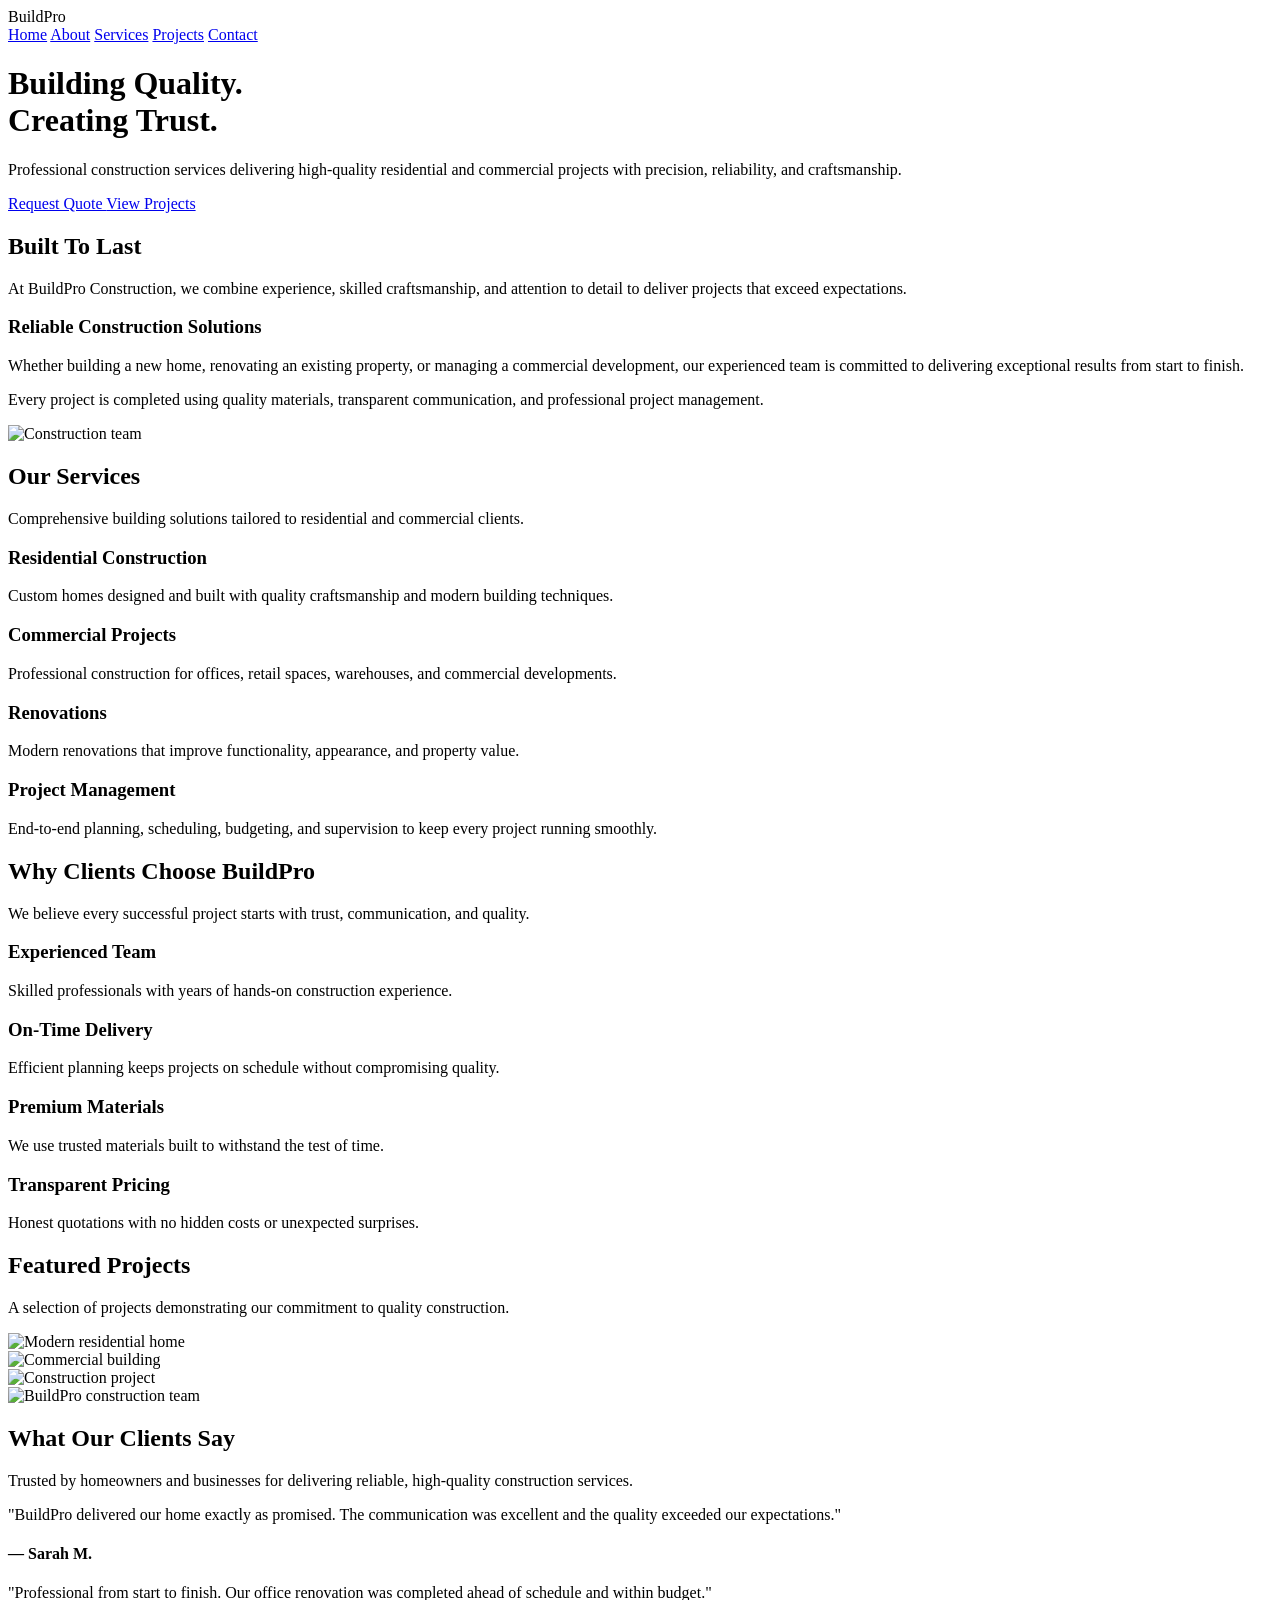
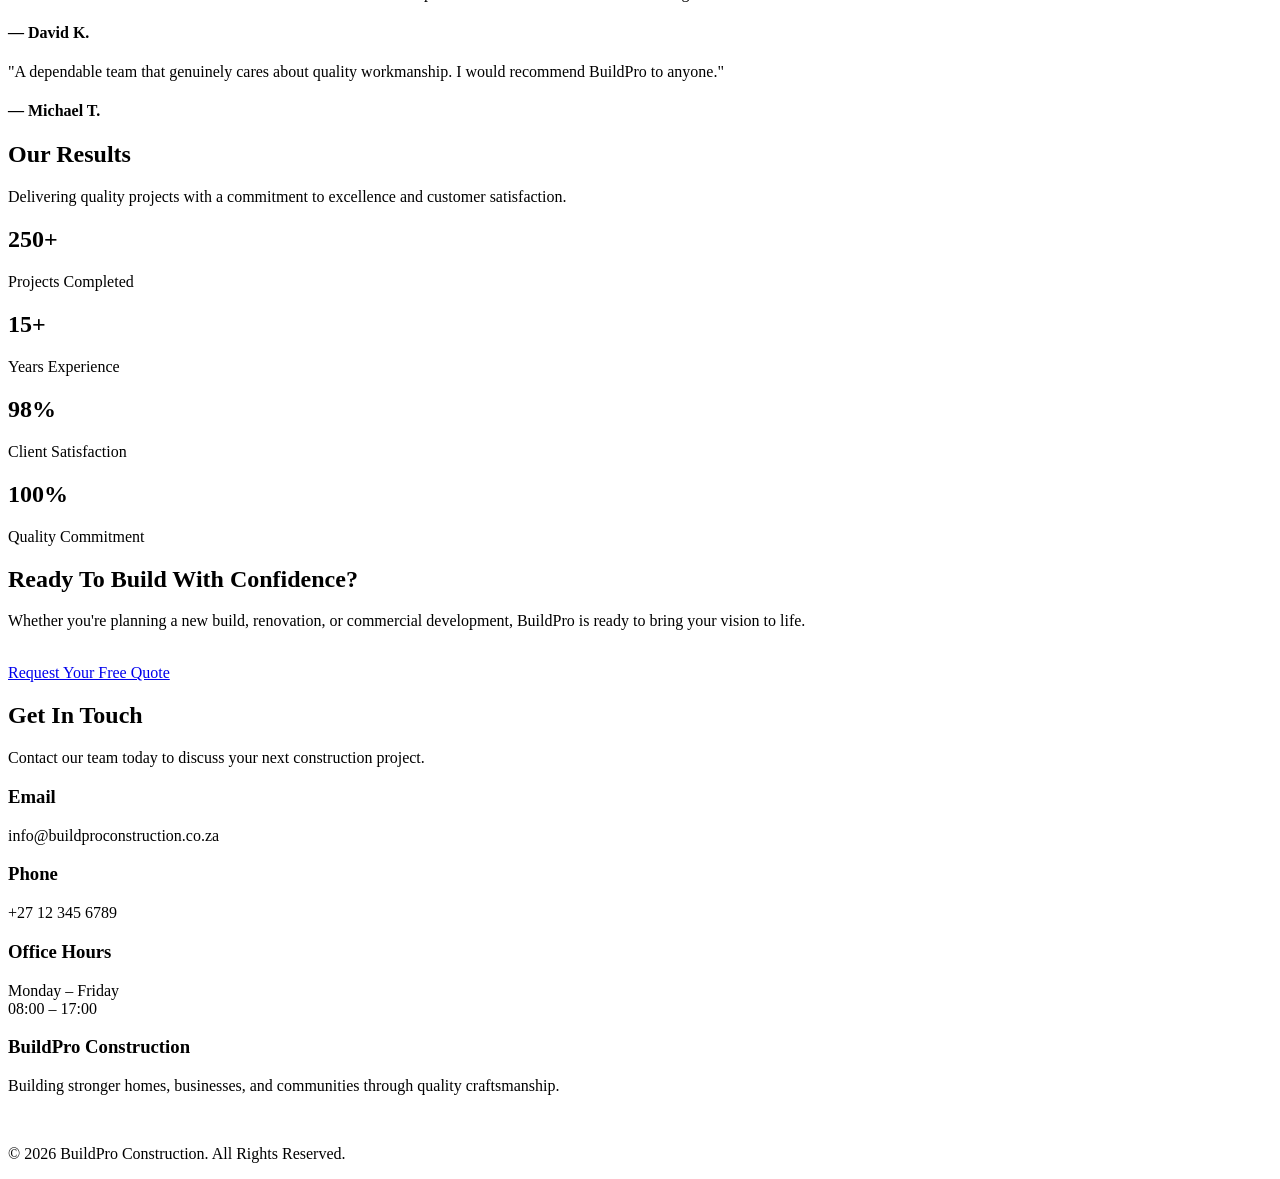
==== Demos/Build Pro/index.html @ 6e09a9d6 "Build Pro Demo" ====
<!DOCTYPE html>
<html lang="en">

<head>

    <!-- Charset -->
    <meta charset="UTF-8">

    <!-- Viewport -->
    <meta name="viewport" content="width=device-width, initial-scale=1.0">

    <!-- Title -->
    <title>BuildPro Construction | Trusted Construction & Renovation Experts</title>

    <!-- SEO -->
    <meta name="description"
        content="BuildPro Construction provides residential and commercial construction, renovations, project management, and quality building solutions.">

    <!-- CSS -->
    <link rel="stylesheet" href="style.css">

</head>

<body>

    <!-- NAVIGATION -->

    <nav>

        <div class="logo">
            BuildPro
        </div>

        <div class="nav-links">
            <a href="#home">Home</a>
            <a href="#about">About</a>
            <a href="#services">Services</a>
            <a href="#projects">Projects</a>
            <a href="#contact">Contact</a>
        </div>

    </nav>



    <!-- HERO -->

    <header class="hero" id="home">

        <div class="hero-overlay"></div>

        <div class="hero-content">

            <h1>Building Quality.<br>Creating Trust.</h1>

            <p>
                Professional construction services delivering
                high-quality residential and commercial projects
                with precision, reliability, and craftsmanship.
            </p>

            <div class="hero-buttons">

                <a href="#contact" class="btn">
                    Request Quote
                </a>

                <a href="#projects" class="btn secondary">
                    View Projects
                </a>

            </div>

        </div>

    </header>



    <!-- ABOUT -->

    <section class="section" id="about">

        <div class="section-header">

            <h2>Built To Last</h2>

            <p>
                At BuildPro Construction, we combine experience,
                skilled craftsmanship, and attention to detail to
                deliver projects that exceed expectations.
            </p>

        </div>



        <div class="about-grid">

            <div class="about-text">

                <h3>Reliable Construction Solutions</h3>

                <p>
                    Whether building a new home, renovating an
                    existing property, or managing a commercial
                    development, our experienced team is committed
                    to delivering exceptional results from start
                    to finish.
                </p>

                <p>
                    Every project is completed using quality
                    materials, transparent communication,
                    and professional project management.
                </p>

            </div>



            <div class="about-image">

                <img src="images/team.jpg"
                    alt="Construction team">

            </div>

        </div>

    </section>



    <!-- SERVICES -->

    <section class="section dark">

        <div class="section-header">

            <h2>Our Services</h2>

            <p>
                Comprehensive building solutions tailored
                to residential and commercial clients.
            </p>

        </div>



        <div class="services-grid">

            <div class="service-card">

                <h3>Residential Construction</h3>

                <p>
                    Custom homes designed and built with
                    quality craftsmanship and modern
                    building techniques.
                </p>

            </div>



            <div class="service-card">

                <h3>Commercial Projects</h3>

                <p>
                    Professional construction for offices,
                    retail spaces, warehouses, and
                    commercial developments.
                </p>

            </div>



            <div class="service-card">

                <h3>Renovations</h3>

                <p>
                    Modern renovations that improve
                    functionality, appearance,
                    and property value.
                </p>

            </div>



            <div class="service-card">

                <h3>Project Management</h3>

                <p>
                    End-to-end planning, scheduling,
                    budgeting, and supervision to keep
                    every project running smoothly.
                </p>

            </div>

        </div>

    </section>



    <!-- WHY CHOOSE US -->

    <section class="section">

        <div class="section-header">

            <h2>Why Clients Choose BuildPro</h2>

            <p>
                We believe every successful project starts
                with trust, communication, and quality.
            </p>

        </div>



        <div class="features-grid">

            <div class="feature-box">

                <h3>Experienced Team</h3>

                <p>
                    Skilled professionals with years of
                    hands-on construction experience.
                </p>

            </div>



            <div class="feature-box">

                <h3>On-Time Delivery</h3>

                <p>
                    Efficient planning keeps projects
                    on schedule without compromising quality.
                </p>

            </div>



            <div class="feature-box">

                <h3>Premium Materials</h3>

                <p>
                    We use trusted materials built to
                    withstand the test of time.
                </p>

            </div>



            <div class="feature-box">

                <h3>Transparent Pricing</h3>

                <p>
                    Honest quotations with no hidden costs
                    or unexpected surprises.
                </p>

            </div>

        </div>

    </section>



    <!-- PROJECTS -->

    <section class="section dark" id="projects">

        <div class="section-header">

            <h2>Featured Projects</h2>

            <p>
                A selection of projects demonstrating our
                commitment to quality construction.
            </p>

        </div>



        <div class="gallery">

            <div class="gallery-item">

                <img src="images/project1.jpg"
                    alt="Modern residential home">

            </div>

            <div class="gallery-item">

                <img src="images/project2.jpg"
                    alt="Commercial building">

            </div>

            <div class="gallery-item">

                <img src="images/project3.jpg"
                    alt="Construction project">

            </div>
                        <div class="gallery-item">

                <img src="images/team.jpg"
                    alt="BuildPro construction team">

            </div>

        </div>

    </section>



    <!-- TESTIMONIALS -->

    <section class="section">

        <div class="section-header">

            <h2>What Our Clients Say</h2>

            <p>
                Trusted by homeowners and businesses for delivering
                reliable, high-quality construction services.
            </p>

        </div>

        <div class="testimonial-grid">

            <div class="testimonial-card">

                <p>
                    "BuildPro delivered our home exactly as promised.
                    The communication was excellent and the quality
                    exceeded our expectations."
                </p>

                <h4>— Sarah M.</h4>

            </div>

            <div class="testimonial-card">

                <p>
                    "Professional from start to finish. Our office
                    renovation was completed ahead of schedule and
                    within budget."
                </p>

                <h4>— David K.</h4>

            </div>

            <div class="testimonial-card">

                <p>
                    "A dependable team that genuinely cares about
                    quality workmanship. I would recommend BuildPro
                    to anyone."
                </p>

                <h4>— Michael T.</h4>

            </div>

        </div>

    </section>



    <!-- STATS -->

    <section class="section dark">

        <div class="section-header">

            <h2>Our Results</h2>

            <p>
                Delivering quality projects with a commitment to
                excellence and customer satisfaction.
            </p>

        </div>

        <div class="stats-grid">

            <div class="stat-box">

                <h2>250+</h2>

                <p>Projects Completed</p>

            </div>

            <div class="stat-box">

                <h2>15+</h2>

                <p>Years Experience</p>

            </div>

            <div class="stat-box">

                <h2>98%</h2>

                <p>Client Satisfaction</p>

            </div>

            <div class="stat-box">

                <h2>100%</h2>

                <p>Quality Commitment</p>

            </div>

        </div>

    </section>



    <!-- CALL TO ACTION -->

    <section class="section">

        <div class="section-header">

            <h2>Ready To Build With Confidence?</h2>

            <p>
                Whether you're planning a new build, renovation,
                or commercial development, BuildPro is ready to
                bring your vision to life.
            </p>

            <br>

            <a href="#contact" class="btn">
                Request Your Free Quote
            </a>

        </div>

    </section>



    <!-- CONTACT -->

    <section class="section dark" id="contact">

        <div class="section-header">

            <h2>Get In Touch</h2>

            <p>
                Contact our team today to discuss your next
                construction project.
            </p>

        </div>

        <div class="contact-grid">

            <div class="contact-card">

                <h3>Email</h3>

                <p>info@buildproconstruction.co.za</p>

            </div>

            <div class="contact-card">

                <h3>Phone</h3>

                <p>+27 12 345 6789</p>

            </div>

            <div class="contact-card">

                <h3>Office Hours</h3>

                <p>Monday – Friday<br>08:00 – 17:00</p>

            </div>

        </div>

    </section>



    <!-- FOOTER -->

    <footer>

        <h3>BuildPro Construction</h3>

        <p>
            Building stronger homes, businesses, and communities
            through quality craftsmanship.
        </p>

        <br>

        <p>
            © 2026 BuildPro Construction. All Rights Reserved.
        </p>

    </footer>



    <script src="script.js"></script>

</body>

</html>
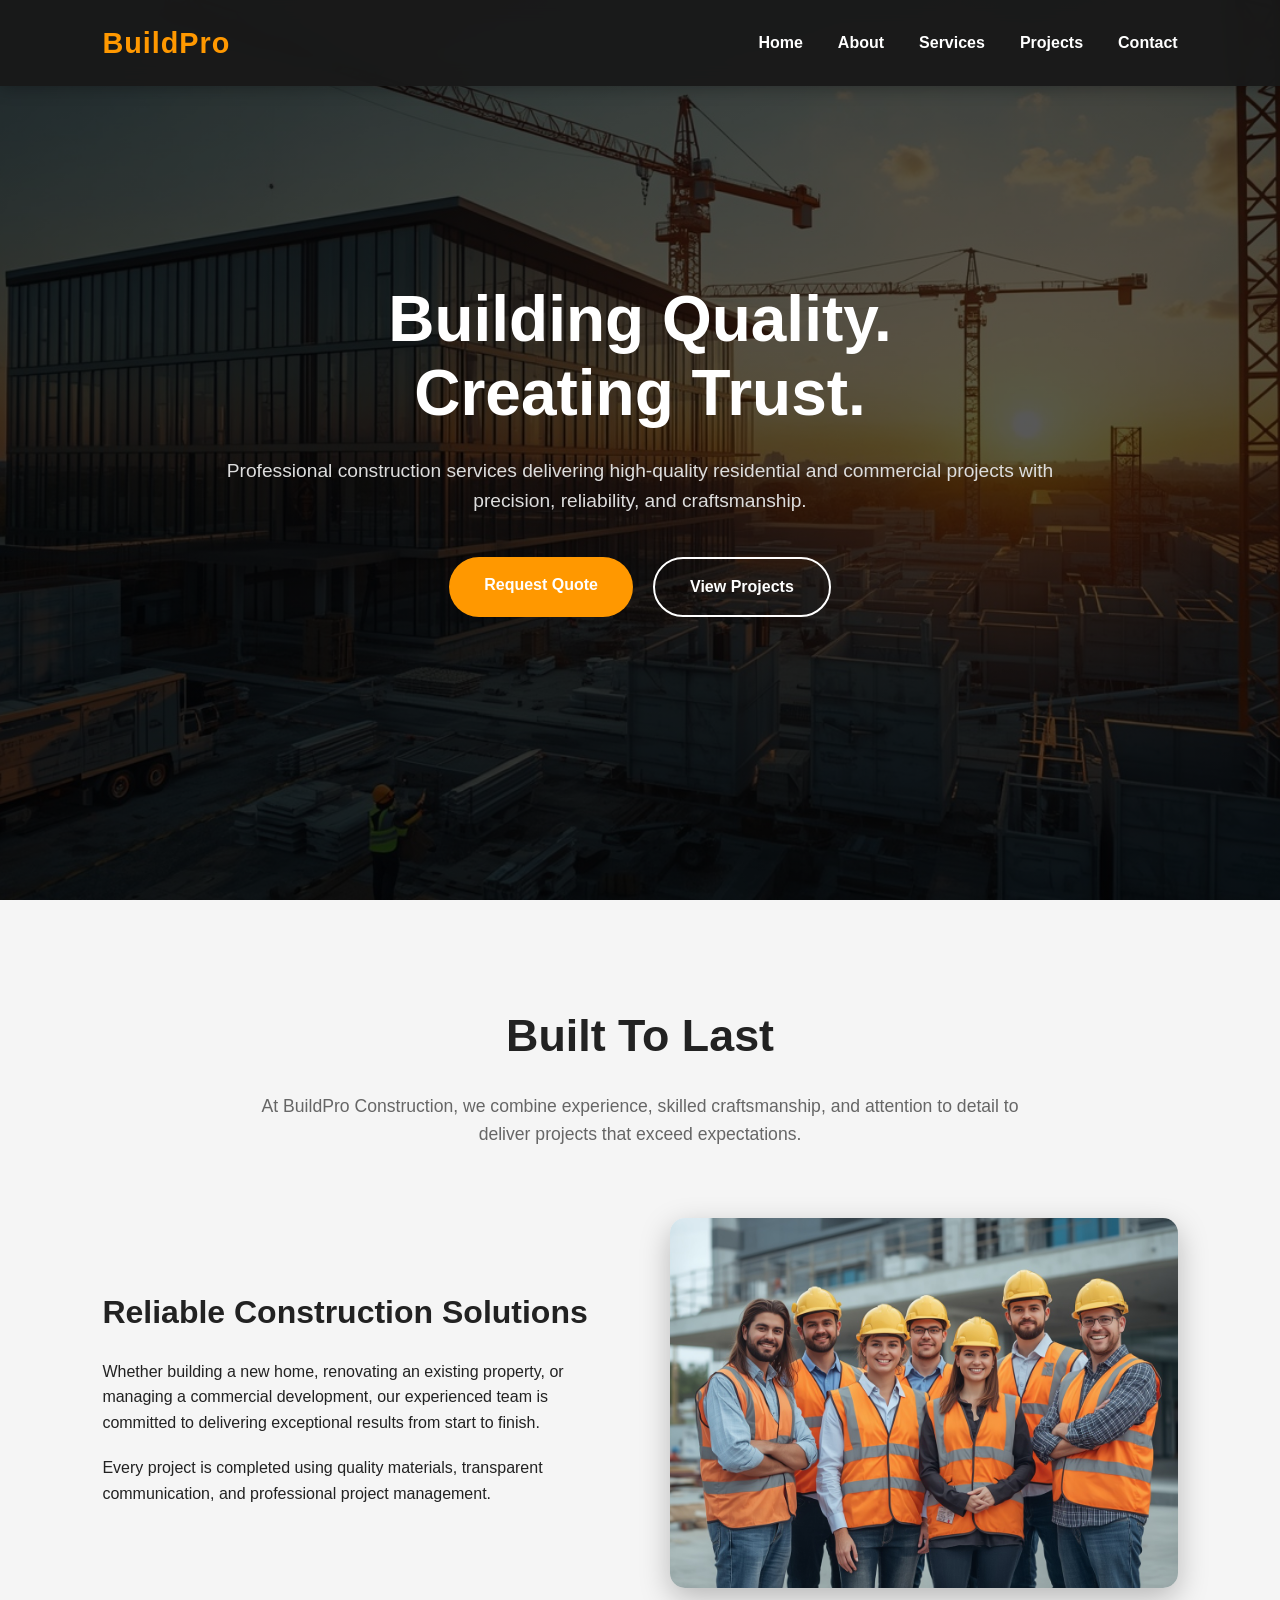
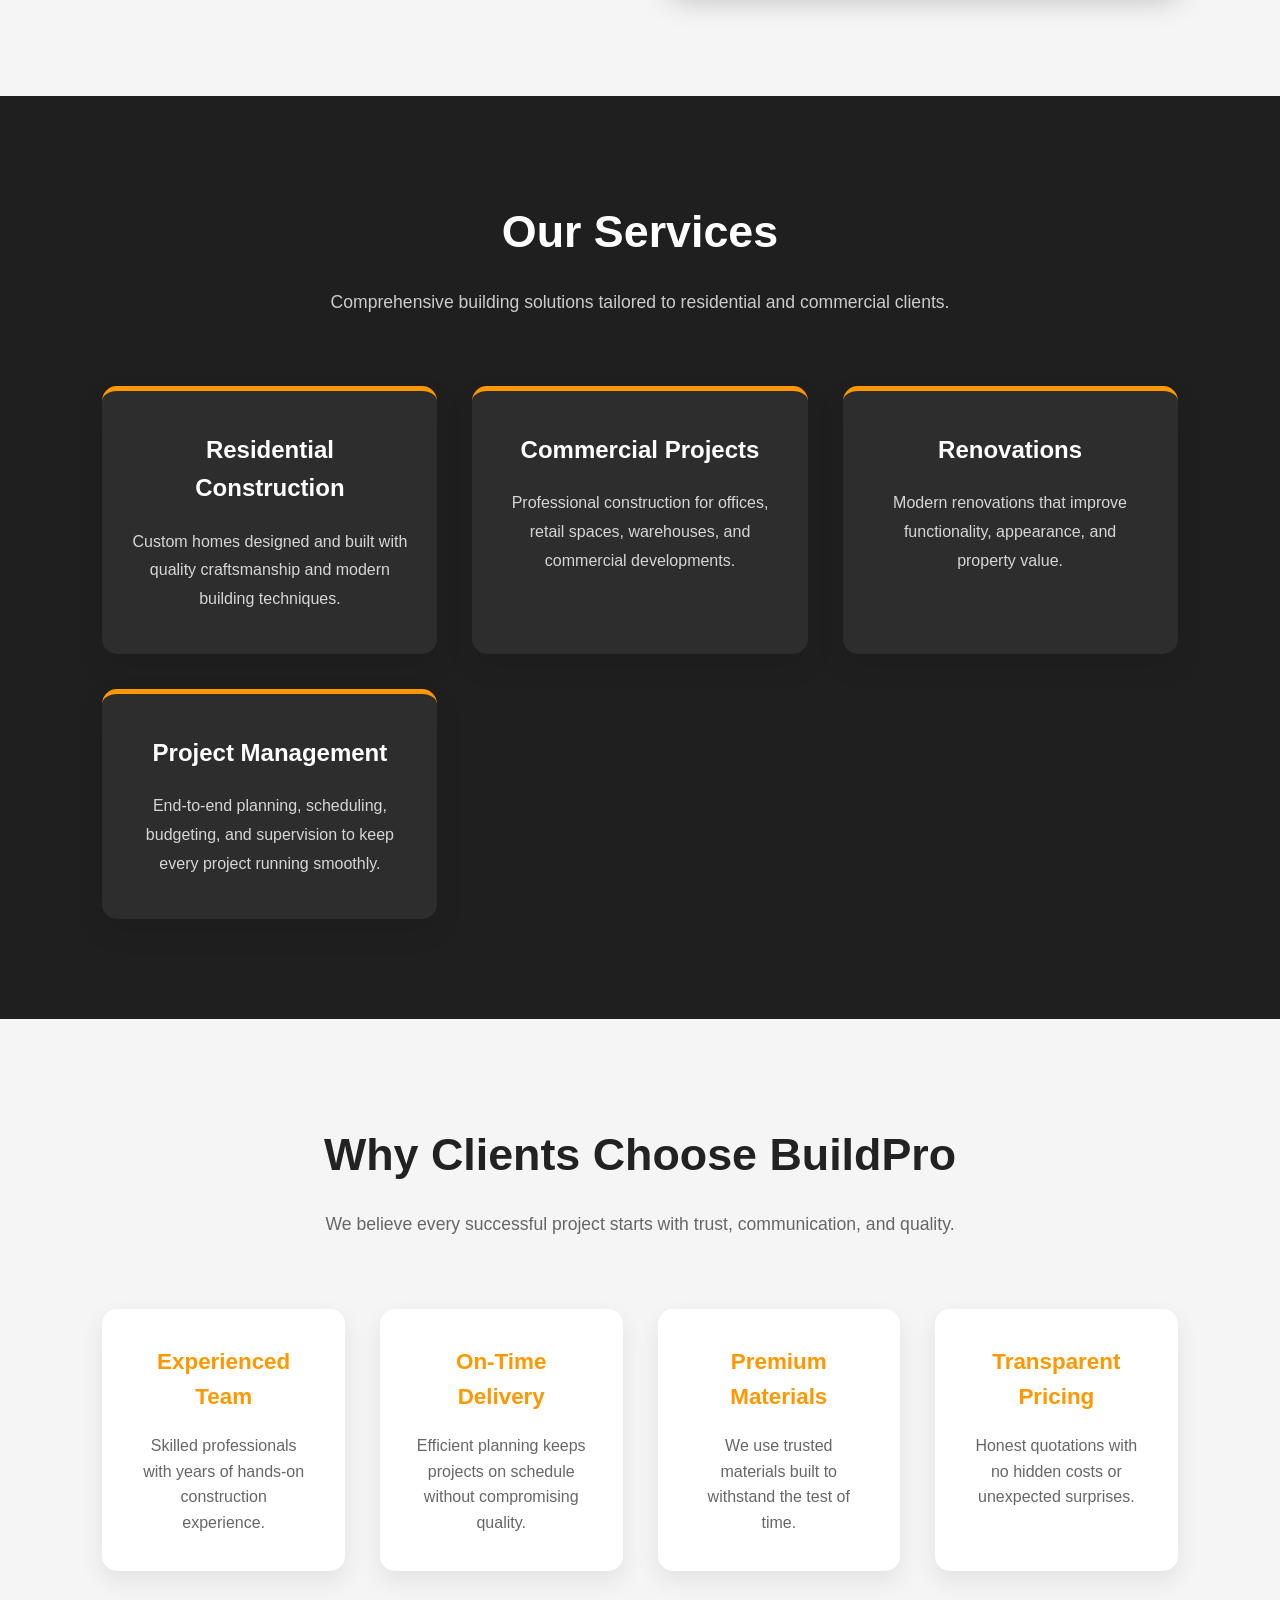
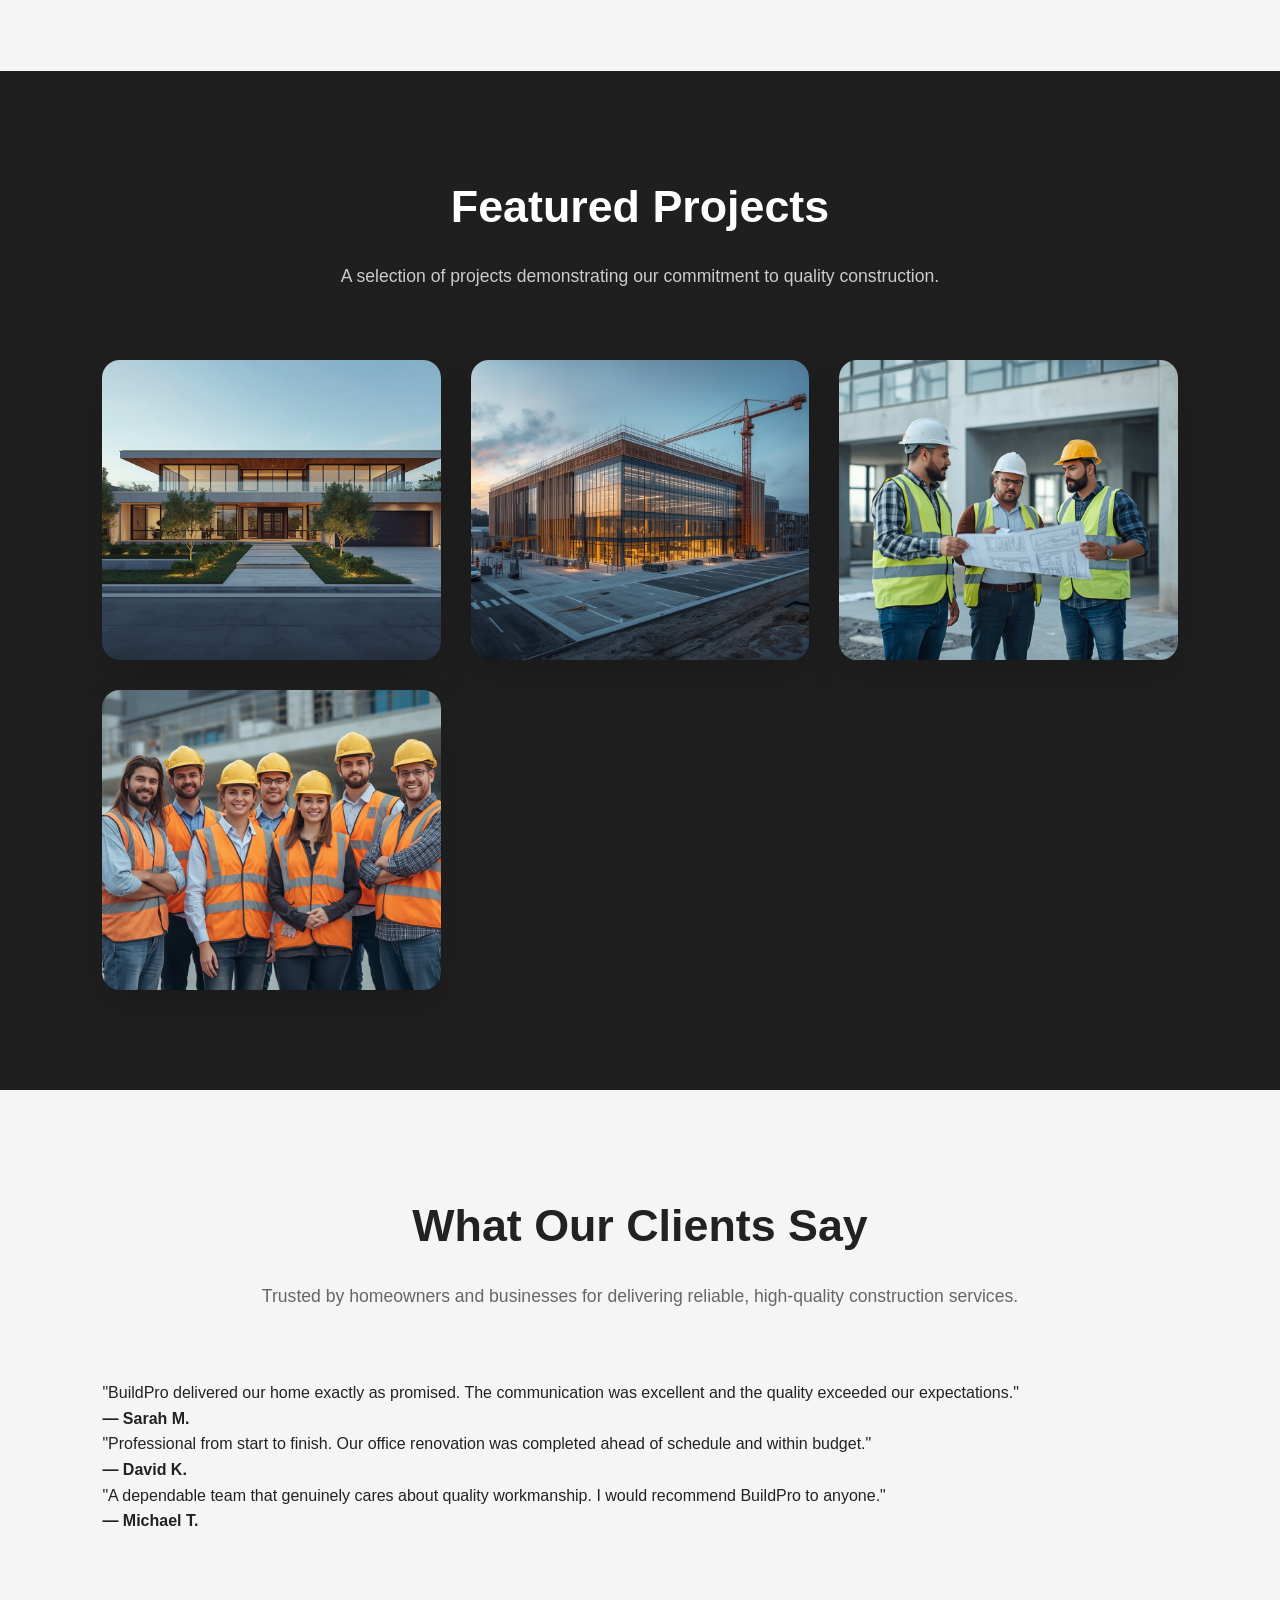
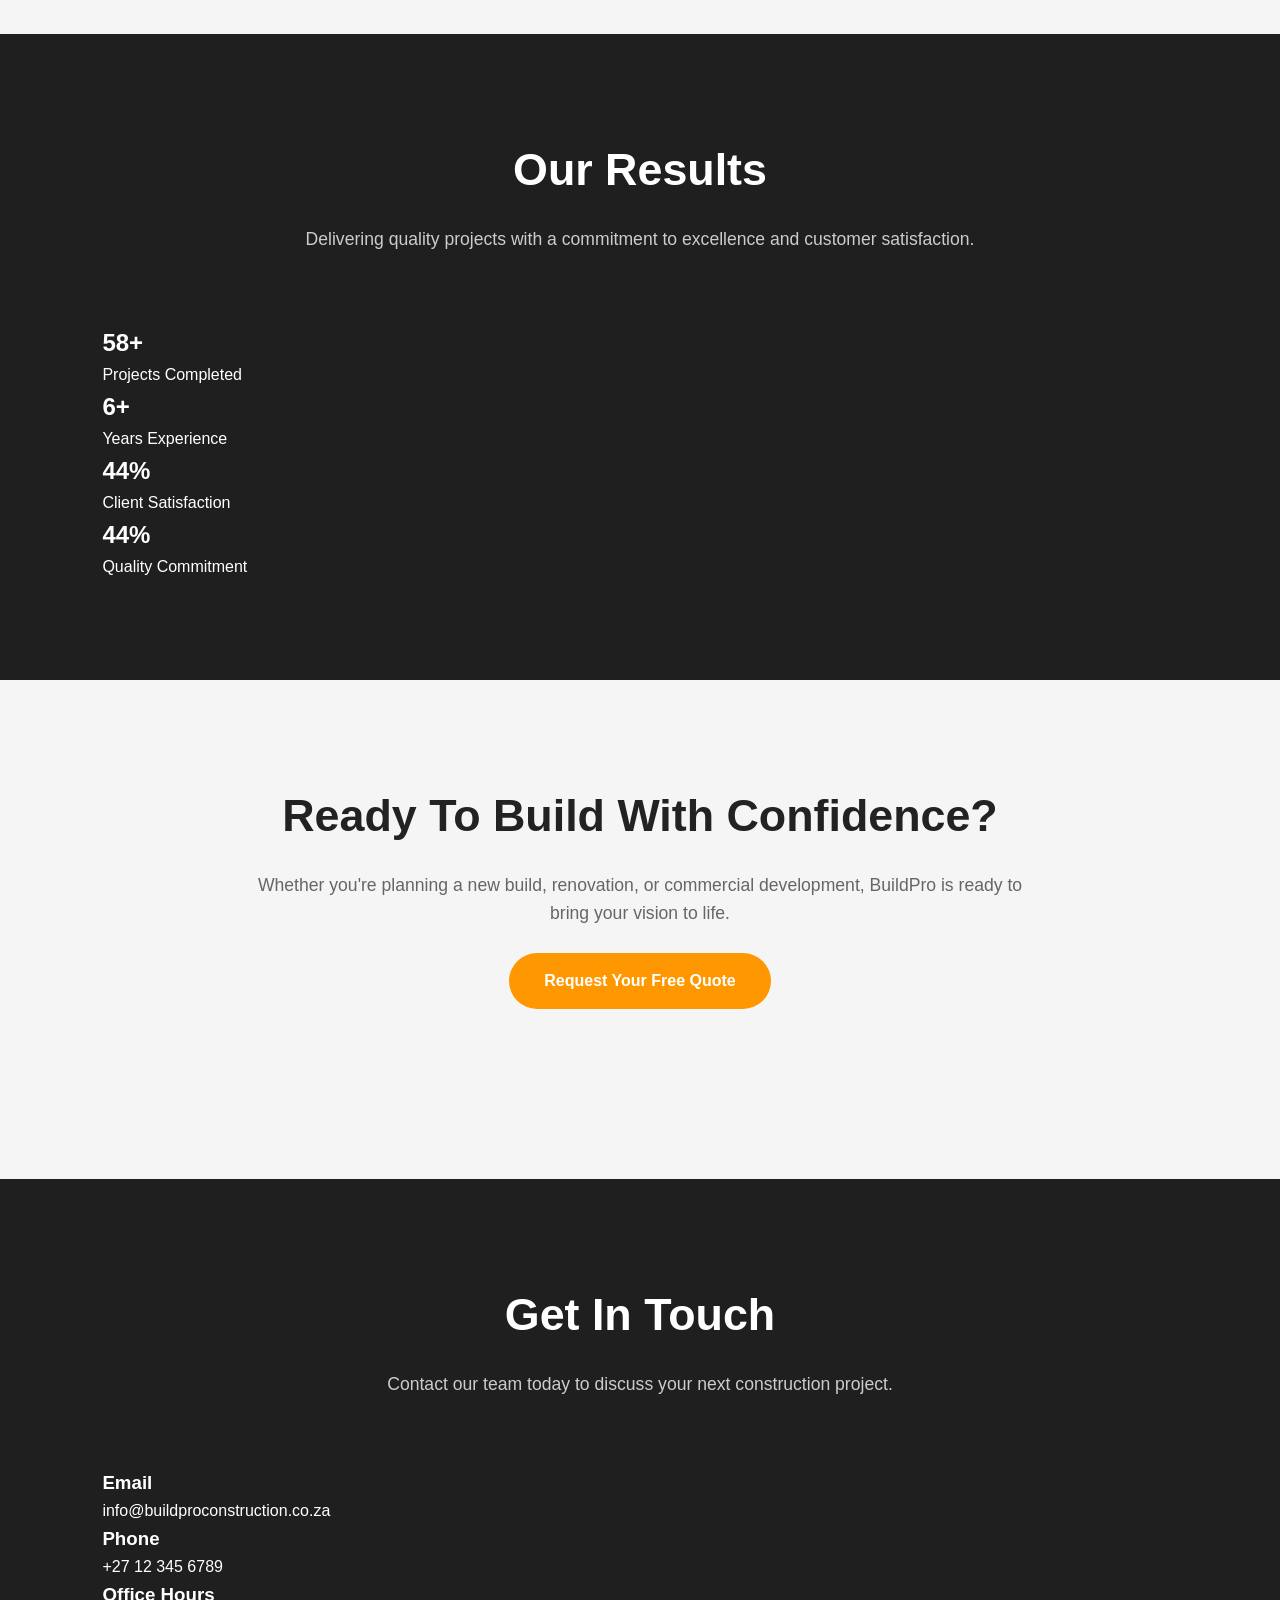
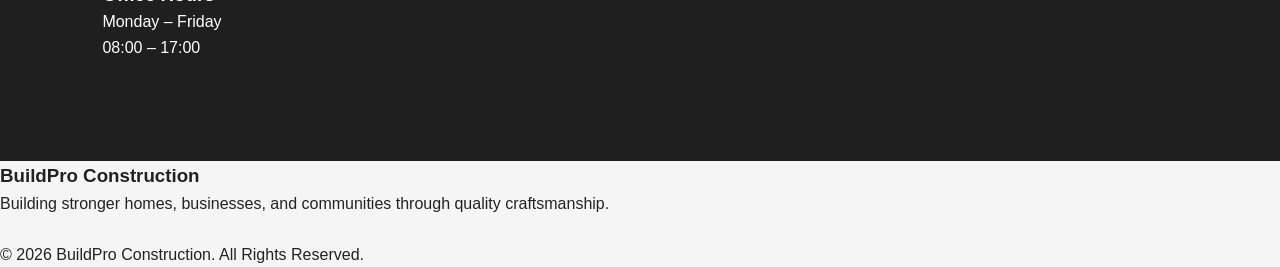
==== commit 20626187: "fixed images" ====
--- a/Demos/Build Pro/index.html
+++ b/Demos/Build Pro/index.html
@@ -121,7 +121,7 @@
 
             <div class="about-image">
 
-                <img src="images/team.jpg"
+                <img src="Images/team.jpg"
                     alt="Construction team">
 
             </div>
@@ -307,27 +307,27 @@
 
             <div class="gallery-item">
 
-                <img src="images/project1.jpg"
+                <img src="Images/project1.jpg"
                     alt="Modern residential home">
 
             </div>
 
             <div class="gallery-item">
 
-                <img src="images/project2.jpg"
+                <img src="Images/project2.jpg"
                     alt="Commercial building">
 
             </div>
 
             <div class="gallery-item">
 
-                <img src="images/project3.jpg"
+                <img src="Images/project3.jpg"
                     alt="Construction project">
 
             </div>
                         <div class="gallery-item">
 
-                <img src="images/team.jpg"
+                <img src="Images/team.jpg"
                     alt="BuildPro construction team">
 
             </div>
--- a/Demos/Build Pro/style.css
+++ b/Demos/Build Pro/style.css
@@ -0,0 +1,587 @@
+/* ========================================
+   RESET
+======================================== */
+
+*{
+    margin:0;
+    padding:0;
+    box-sizing:border-box;
+}
+
+html{
+    scroll-behavior:smooth;
+}
+
+body{
+
+    font-family:Arial, Helvetica, sans-serif;
+    background:#f5f5f5;
+    color:#222;
+    line-height:1.6;
+
+}
+
+
+/* ========================================
+   NAVIGATION
+======================================== */
+
+nav{
+
+    position:fixed;
+    top:0;
+    left:0;
+    width:100%;
+
+    display:flex;
+    justify-content:space-between;
+    align-items:center;
+
+    padding:20px 8%;
+
+    background:rgba(25,25,25,.95);
+
+    backdrop-filter:blur(10px);
+
+    z-index:1000;
+
+    box-shadow:0 3px 15px rgba(0,0,0,.25);
+
+}
+
+
+.logo{
+
+    color:#ff9800;
+
+    font-size:1.8rem;
+
+    font-weight:bold;
+
+    letter-spacing:1px;
+
+}
+
+
+.nav-links{
+
+    display:flex;
+    gap:35px;
+
+}
+
+
+.nav-links a{
+
+    text-decoration:none;
+
+    color:white;
+
+    font-weight:600;
+
+    transition:.3s;
+
+}
+
+
+.nav-links a:hover{
+
+    color:#ff9800;
+
+}
+
+
+/* ========================================
+   HERO
+======================================== */
+
+.hero{
+
+    height:100vh;
+
+    background:
+    linear-gradient(rgba(0,0,0,.65),rgba(0,0,0,.65)),
+    url("Images/hero.jpg");
+
+    background-size:cover;
+    background-position:center;
+
+    display:flex;
+    justify-content:center;
+    align-items:center;
+
+    text-align:center;
+
+    padding:0 25px;
+
+    color:white;
+
+}
+
+
+.hero-content{
+
+    max-width:850px;
+
+}
+
+
+.hero h1{
+
+    font-size:4rem;
+
+    margin-bottom:25px;
+
+    line-height:1.15;
+
+}
+
+
+.hero p{
+
+    font-size:1.2rem;
+
+    color:#dddddd;
+
+    margin-bottom:40px;
+
+}
+
+
+/* ========================================
+   BUTTONS
+======================================== */
+
+.hero-buttons{
+
+    display:flex;
+    justify-content:center;
+    gap:20px;
+
+    flex-wrap:wrap;
+
+}
+
+
+.btn{
+
+    display:inline-block;
+
+    padding:15px 35px;
+
+    background:#ff9800;
+
+    color:white;
+
+    text-decoration:none;
+
+    font-weight:bold;
+
+    border-radius:50px;
+
+    transition:.3s;
+
+}
+
+
+.btn:hover{
+
+    transform:translateY(-4px);
+
+    background:#e68900;
+
+}
+
+
+.btn.secondary{
+
+    background:transparent;
+
+    border:2px solid white;
+
+}
+
+
+.btn.secondary:hover{
+
+    background:white;
+
+    color:#222;
+
+}
+
+
+/* ========================================
+   GENERAL SECTIONS
+======================================== */
+
+.section{
+
+    padding:100px 8%;
+
+}
+
+
+.section.dark{
+
+    background:#1f1f1f;
+
+    color:white;
+
+}
+
+
+.section-header{
+
+    max-width:800px;
+
+    margin:0 auto 70px;
+
+    text-align:center;
+
+}
+
+
+.section-header h2{
+
+    font-size:2.8rem;
+
+    margin-bottom:20px;
+
+}
+
+
+.section-header p{
+
+    color:#666;
+
+    font-size:1.1rem;
+
+}
+
+
+.section.dark .section-header p{
+
+    color:#cccccc;
+
+}
+
+
+/* ========================================
+   ABOUT GRID
+======================================== */
+
+.about-grid{
+
+    display:grid;
+
+    grid-template-columns:1fr 1fr;
+
+    gap:60px;
+
+    align-items:center;
+
+}
+
+
+.about-text h3{
+
+    font-size:2rem;
+
+    margin-bottom:20px;
+
+}
+
+
+.about-text p{
+
+    margin-bottom:20px;
+
+}
+
+
+.about-image img{
+
+    width:100%;
+
+    border-radius:15px;
+
+    box-shadow:0 10px 30px rgba(0,0,0,.25);
+
+}
+/* ========================================
+   SERVICES
+======================================== */
+
+.services-grid{
+
+    display:grid;
+
+    grid-template-columns:repeat(auto-fit,minmax(260px,1fr));
+
+    gap:35px;
+
+}
+
+
+.service-card{
+
+    background:white;
+
+    padding:40px 30px;
+
+    border-radius:15px;
+
+    text-align:center;
+
+    box-shadow:0 12px 30px rgba(0,0,0,.08);
+
+    transition:.35s;
+
+    border-top:5px solid #ff9800;
+
+}
+
+
+.service-card:hover{
+
+    transform:translateY(-10px);
+
+    box-shadow:0 20px 40px rgba(0,0,0,.15);
+
+}
+
+
+.service-card h3{
+
+    margin-bottom:20px;
+
+    font-size:1.5rem;
+
+    color:#222;
+
+}
+
+
+.service-card p{
+
+    color:#666;
+
+    line-height:1.8;
+
+}
+
+
+
+/* Dark section service cards */
+
+.section.dark .service-card{
+
+    background:#2d2d2d;
+
+}
+
+
+.section.dark .service-card h3{
+
+    color:white;
+
+}
+
+
+.section.dark .service-card p{
+
+    color:#d6d6d6;
+
+}
+
+
+
+/* ========================================
+   WHY CHOOSE US
+======================================== */
+
+.features-grid{
+
+    display:grid;
+
+    grid-template-columns:repeat(auto-fit,minmax(240px,1fr));
+
+    gap:35px;
+
+}
+
+
+.feature-box{
+
+    background:white;
+
+    padding:35px;
+
+    border-radius:15px;
+
+    text-align:center;
+
+    box-shadow:0 10px 25px rgba(0,0,0,.08);
+
+    transition:.35s;
+
+}
+
+
+.feature-box:hover{
+
+    transform:translateY(-8px);
+
+    box-shadow:0 18px 35px rgba(0,0,0,.15);
+
+}
+
+
+.feature-box h3{
+
+    color:#ff9800;
+
+    margin-bottom:18px;
+
+    font-size:1.4rem;
+
+}
+
+
+.feature-box p{
+
+    color:#666;
+
+}
+
+
+
+/* ========================================
+   PROJECT GALLERY
+======================================== */
+
+.gallery{
+
+    display:grid;
+
+    grid-template-columns:repeat(auto-fit,minmax(280px,1fr));
+
+    gap:30px;
+
+}
+
+
+.gallery-item{
+
+    overflow:hidden;
+
+    border-radius:18px;
+
+    box-shadow:0 15px 35px rgba(0,0,0,.15);
+
+    cursor:pointer;
+
+    transition:.35s;
+
+}
+
+
+.gallery-item:hover{
+
+    transform:translateY(-8px);
+
+}
+
+
+.gallery-item img{
+
+    width:100%;
+
+    height:300px;
+
+    object-fit:cover;
+
+    display:block;
+
+    transition:.45s;
+
+}
+
+
+.gallery-item:hover img{
+
+    transform:scale(1.08);
+
+}
+
+
+
+/* ========================================
+   IMAGE OVERLAY EFFECT
+======================================== */
+
+.gallery-item{
+
+    position:relative;
+
+}
+
+
+.gallery-item::after{
+
+    content:"View Project";
+
+    position:absolute;
+
+    top:50%;
+    left:50%;
+
+    transform:translate(-50%,-50%);
+
+    color:white;
+
+    font-size:1.2rem;
+
+    font-weight:bold;
+
+    opacity:0;
+
+    transition:.35s;
+
+    z-index:5;
+
+}
+
+
+.gallery-item::before{
+
+    content:"";
+
+    position:absolute;
+
+    inset:0;
+
+    background:rgba(0,0,0,.45);
+
+    opacity:0;
+
+    transition:.35s;
+
+    z-index:4;
+
+}
+
+
+.gallery-item:hover::before{
+
+    opacity:1;
+
+}
+
+
+.gallery-item:hover::after{
+
+    opacity:1;
+
+}
